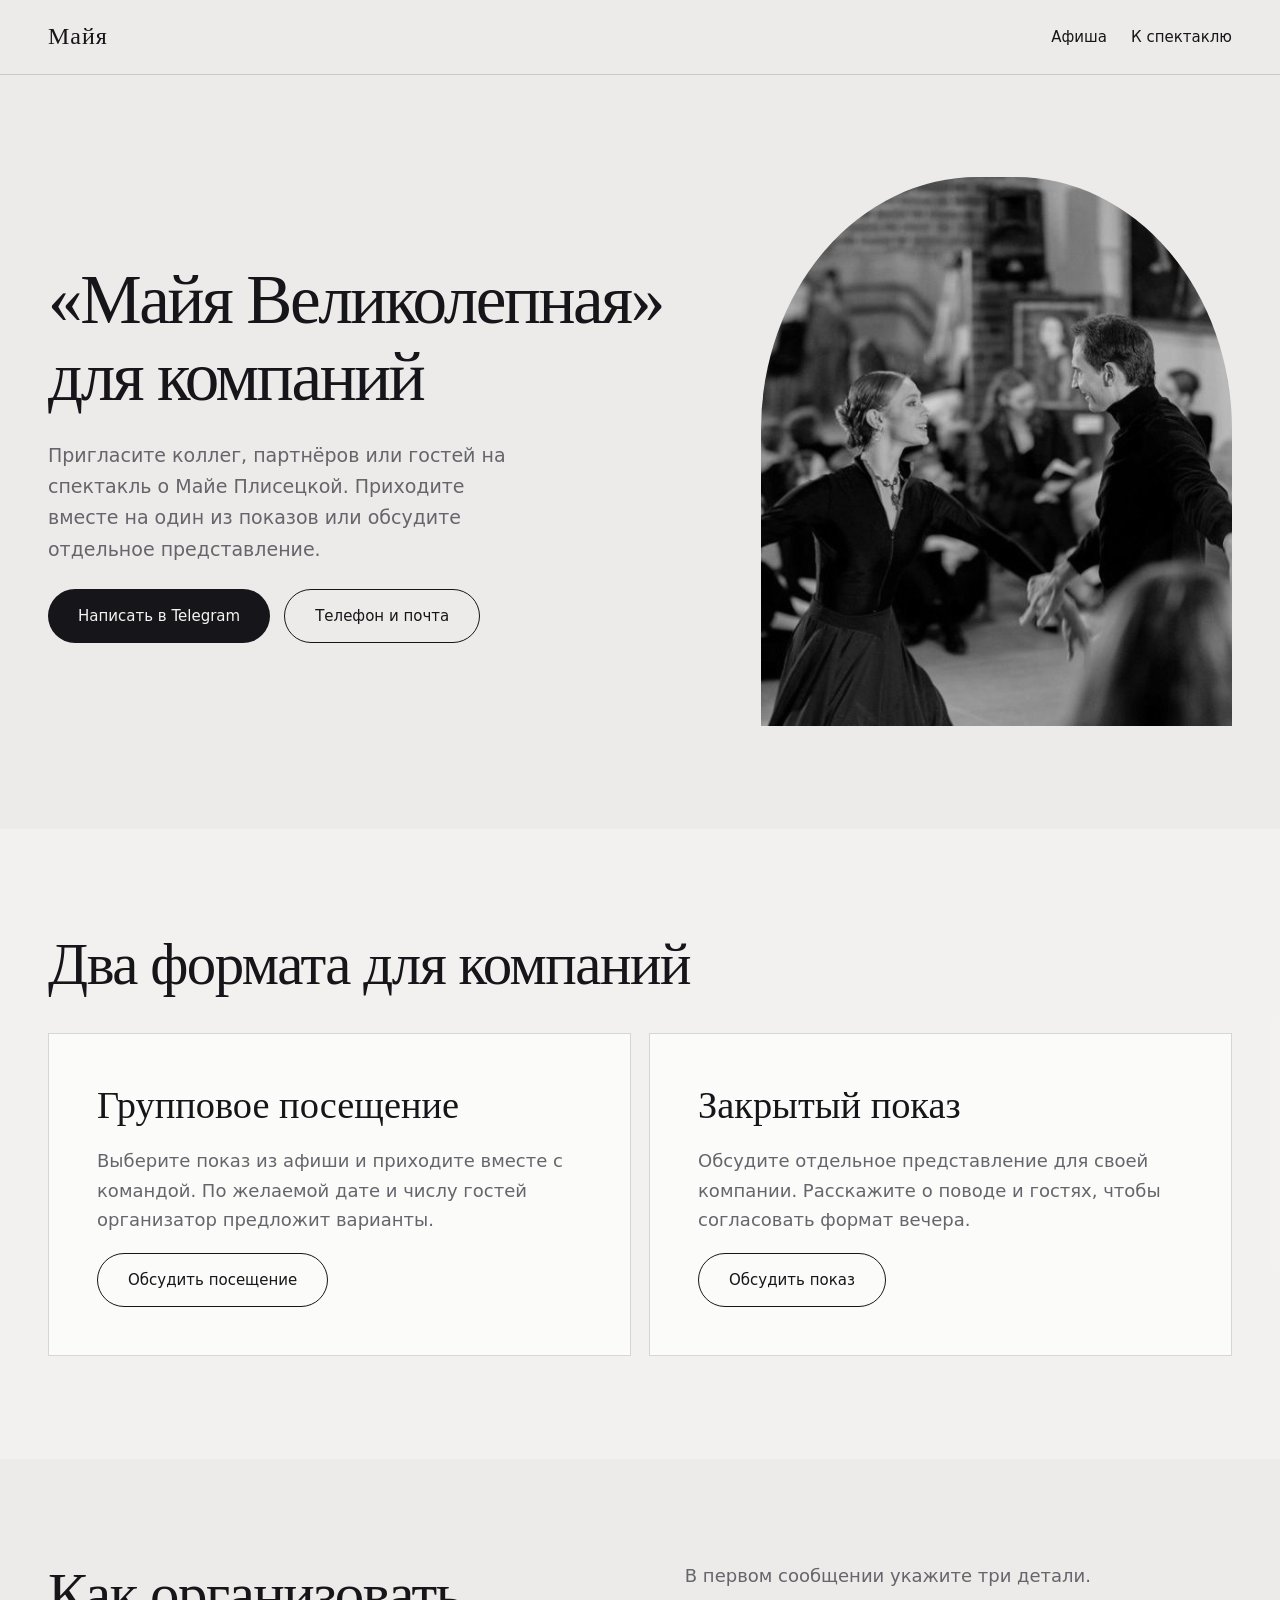
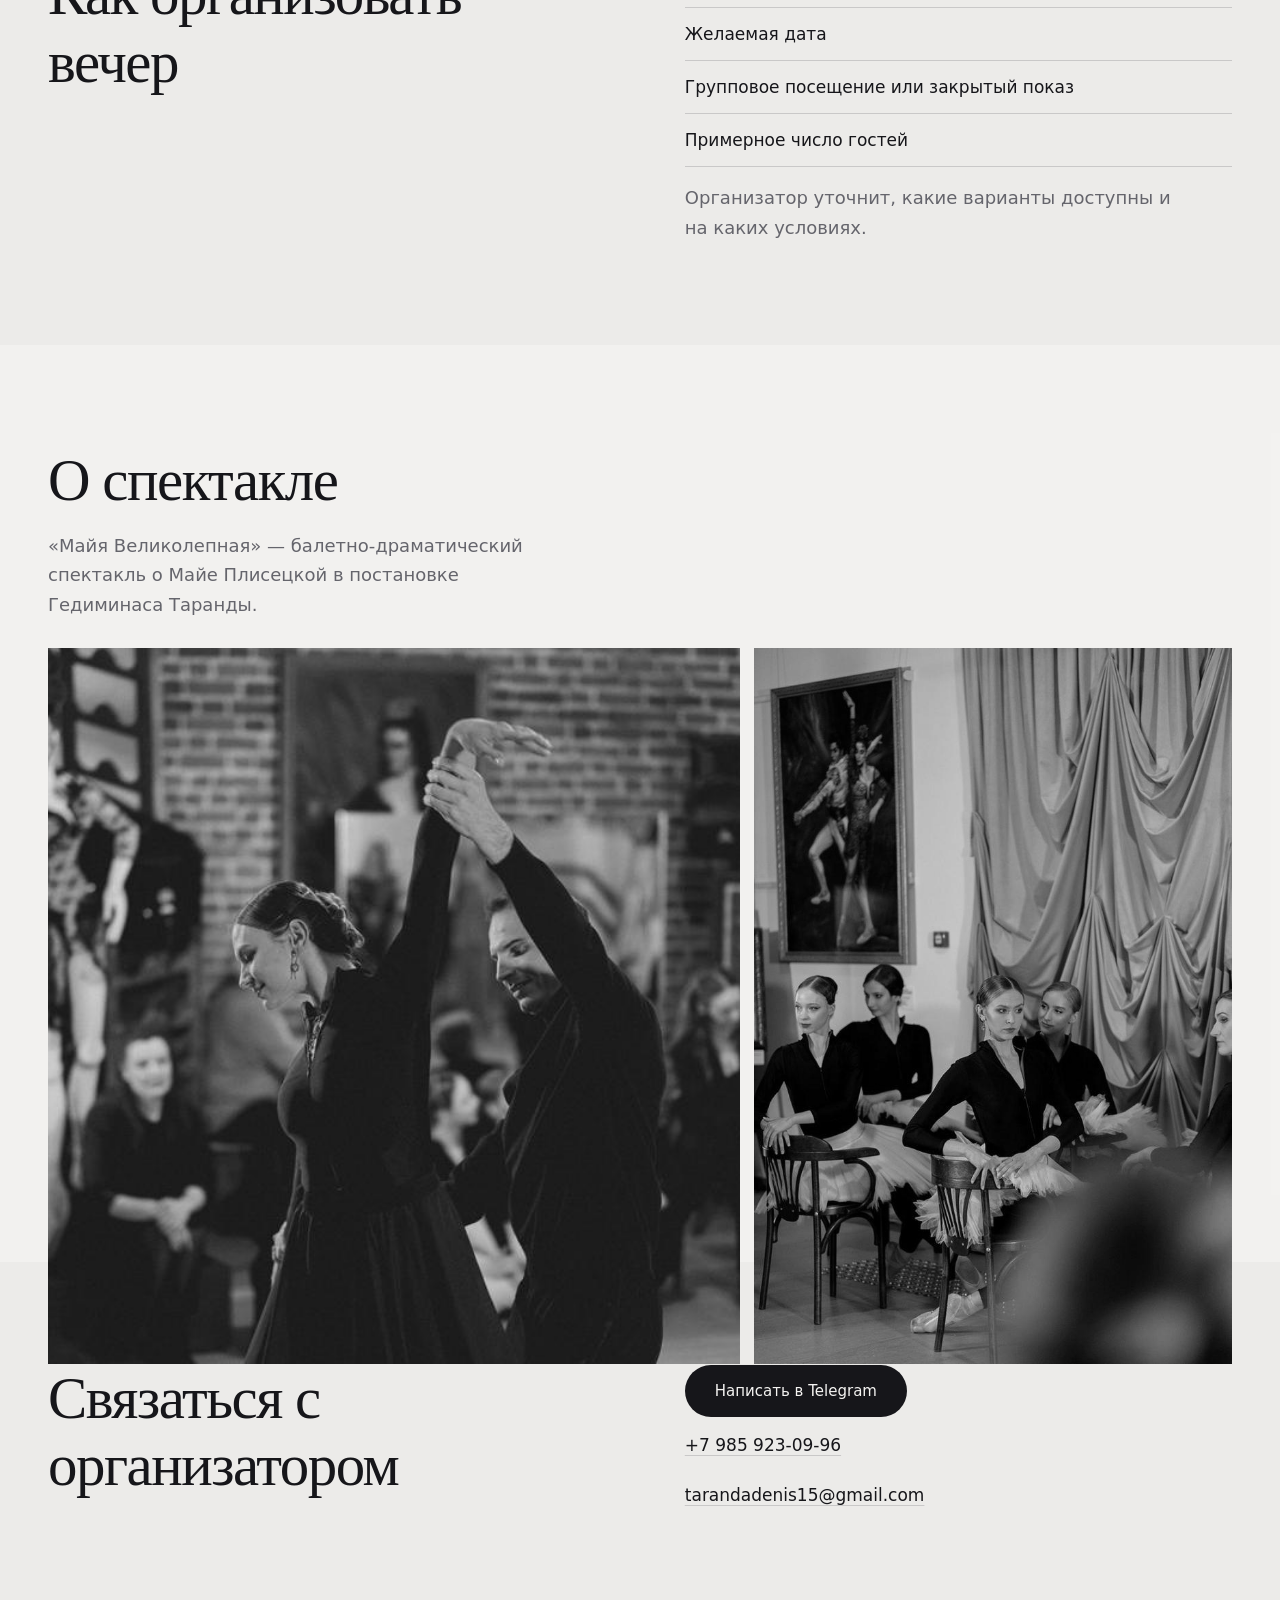
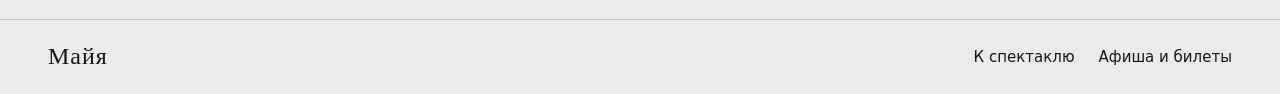
==== corporate/index.html @ d451d629 "Добавить отдельную страницу для компаний и статус проекта" ====
<!DOCTYPE html>
<html lang="ru">
<head>
  <meta charset="utf-8">
  <meta http-equiv="Content-Security-Policy" content="default-src 'self'; style-src 'self' https://fonts.googleapis.com; font-src https://fonts.gstatic.com; img-src 'self'; media-src 'self'; script-src 'self'; object-src 'none'; base-uri 'none'; form-action 'none'">
  <meta name="referrer" content="strict-origin-when-cross-origin">
  <meta name="viewport" content="width=device-width, initial-scale=1, viewport-fit=cover">
  <meta name="robots" content="noindex, nofollow">
  <meta name="description" content="Групповые посещения и закрытые показы спектакля «Майя Великолепная» для компаний. Обсудите формат и дату с организатором.">
  <meta property="og:title" content="«Майя Великолепная» для компаний">
  <meta property="og:description" content="Пригласите команду или гостей на «Майю Великолепную». Групповые посещения и закрытые показы.">
  <meta property="og:type" content="website">
  <meta property="og:locale" content="ru_RU">
  <title>«Майя Великолепная» для компаний</title>
  <link rel="icon" href="../assets/photo-01.jpg" type="image/jpeg">
  <link rel="preconnect" href="https://fonts.googleapis.com">
  <link rel="preconnect" href="https://fonts.gstatic.com" crossorigin>
  <link href="https://fonts.googleapis.com/css2?family=Prata&family=Jost:wght@300;400;500&display=swap" rel="stylesheet">
  <link rel="stylesheet" href="../shared.css">
  <link rel="stylesheet" href="corporate.css">
  <script defer src="../analytics.js"></script>
</head>
<body>
  <a class="skip-link" href="#main">К содержанию</a>
  <header class="corp-header">
    <div class="wrap header-inner">
      <a class="logo" href="../" aria-label="Майя Великолепная, главная">Майя</a>
      <nav aria-label="Основное меню">
        <a href="../#dates">Афиша</a>
        <a href="../">К спектаклю</a>
      </nav>
    </div>
  </header>

  <main id="main" tabindex="-1">
    <section class="corp-hero">
      <div class="wrap hero-grid">
        <div>
          <h1>«Майя Великолепная» для компаний</h1>
          <p class="intro">Пригласите коллег, партнёров или гостей на спектакль о Майе Плисецкой. Приходите вместе на один из показов или обсудите отдельное представление.</p>
          <div class="cta">
            <a class="btn" href="https://t.me/Ekaterina_Churkina" data-corporate="telegram">Написать в Telegram</a>
            <a class="btn o" href="#contacts">Телефон и почта</a>
          </div>
        </div>
        <figure class="hero-image">
          <img src="../assets/photo-10.jpg" width="900" height="599" fetchpriority="high" alt="Кадр из спектакля «Майя Великолепная»">
        </figure>
      </div>
    </section>

    <section class="formats pane" aria-labelledby="formats-title">
      <div class="wrap">
        <h2 id="formats-title">Два формата для компаний</h2>
        <div class="format-grid">
          <article class="format-card">
            <h3>Групповое посещение</h3>
            <p>Выберите показ из афиши и приходите вместе с командой. По желаемой дате и числу гостей организатор предложит варианты.</p>
            <a class="btn o" href="https://t.me/Ekaterina_Churkina?text=%D0%97%D0%B4%D1%80%D0%B0%D0%B2%D1%81%D1%82%D0%B2%D1%83%D0%B9%D1%82%D0%B5%21%20%D0%98%D0%BD%D1%82%D0%B5%D1%80%D0%B5%D1%81%D1%83%D0%B5%D1%82%20%D0%B3%D1%80%D1%83%D0%BF%D0%BF%D0%BE%D0%B2%D0%BE%D0%B5%20%D0%BF%D0%BE%D1%81%D0%B5%D1%89%D0%B5%D0%BD%D0%B8%D0%B5%20%D1%81%D0%BF%D0%B5%D0%BA%D1%82%D0%B0%D0%BA%D0%BB%D1%8F%20%C2%AB%D0%9C%D0%B0%D0%B9%D1%8F%20%D0%92%D0%B5%D0%BB%D0%B8%D0%BA%D0%BE%D0%BB%D0%B5%D0%BF%D0%BD%D0%B0%D1%8F%C2%BB.%0A%D0%96%D0%B5%D0%BB%D0%B0%D0%B5%D0%BC%D0%B0%D1%8F%20%D0%B4%D0%B0%D1%82%D0%B0%3A%20___%0A%D0%9F%D1%80%D0%B8%D0%BC%D0%B5%D1%80%D0%BD%D0%BE%D0%B5%20%D1%87%D0%B8%D1%81%D0%BB%D0%BE%20%D0%B3%D0%BE%D1%81%D1%82%D0%B5%D0%B9%3A%20___" data-corporate="telegram" data-format="group">Обсудить посещение</a>
          </article>
          <article class="format-card">
            <h3>Закрытый показ</h3>
            <p>Обсудите отдельное представление для своей компании. Расскажите о поводе и гостях, чтобы согласовать формат вечера.</p>
            <a class="btn o" href="https://t.me/Ekaterina_Churkina?text=%D0%97%D0%B4%D1%80%D0%B0%D0%B2%D1%81%D1%82%D0%B2%D1%83%D0%B9%D1%82%D0%B5%21%20%D0%98%D0%BD%D1%82%D0%B5%D1%80%D0%B5%D1%81%D1%83%D0%B5%D1%82%20%D0%B7%D0%B0%D0%BA%D1%80%D1%8B%D1%82%D1%8B%D0%B9%20%D0%BF%D0%BE%D0%BA%D0%B0%D0%B7%20%D1%81%D0%BF%D0%B5%D0%BA%D1%82%D0%B0%D0%BA%D0%BB%D1%8F%20%C2%AB%D0%9C%D0%B0%D0%B9%D1%8F%20%D0%92%D0%B5%D0%BB%D0%B8%D0%BA%D0%BE%D0%BB%D0%B5%D0%BF%D0%BD%D0%B0%D1%8F%C2%BB.%0A%D0%96%D0%B5%D0%BB%D0%B0%D0%B5%D0%BC%D0%B0%D1%8F%20%D0%B4%D0%B0%D1%82%D0%B0%3A%20___%0A%D0%9F%D1%80%D0%B8%D0%BC%D0%B5%D1%80%D0%BD%D0%BE%D0%B5%20%D1%87%D0%B8%D1%81%D0%BB%D0%BE%20%D0%B3%D0%BE%D1%81%D1%82%D0%B5%D0%B9%3A%20___" data-corporate="telegram" data-format="private">Обсудить показ</a>
          </article>
        </div>
      </div>
    </section>

    <section class="organise" aria-labelledby="organise-title">
      <div class="wrap organise-grid">
        <h2 id="organise-title">Как организовать вечер</h2>
        <div>
          <p class="organise-lead">В первом сообщении укажите три детали.</p>
          <ul class="steps">
            <li>Желаемая дата</li>
            <li>Групповое посещение или закрытый показ</li>
            <li>Примерное число гостей</li>
          </ul>
          <p class="organise-lead">Организатор уточнит, какие варианты доступны и на каких условиях.</p>
        </div>
      </div>
    </section>

    <section class="about pane" aria-labelledby="about-title">
      <div class="wrap">
        <div class="about-copy">
          <h2 id="about-title">О спектакле</h2>
          <p>«Майя Великолепная» — балетно-драматический спектакль о Майе Плисецкой в постановке Гедиминаса Таранды.</p>
        </div>
        <div class="photo-grid">
          <img src="../assets/photo-08.jpg" width="900" height="599" loading="lazy" alt="Кадр из спектакля">
          <img src="../assets/photo-07.jpg" width="700" height="1050" loading="lazy" alt="Кадр из спектакля">
        </div>
      </div>
    </section>

    <section class="contact" id="contacts" aria-labelledby="contact-title">
      <div class="wrap contact-inner">
        <h2 id="contact-title">Связаться с организатором</h2>
        <div class="contact-links">
          <a class="btn" href="https://t.me/Ekaterina_Churkina" data-corporate="telegram">Написать в Telegram</a>
          <a href="tel:+79859230996" data-corporate="phone">+7 985 923-09-96</a>
          <a href="mailto:tarandadenis15@gmail.com" data-corporate="email">tarandadenis15@gmail.com</a>
        </div>
      </div>
    </section>
  </main>

  <footer class="corp-footer">
    <div class="wrap footer-inner">
      <a class="logo" href="../" aria-label="Майя Великолепная, главная">Майя</a>
      <div>
        <a href="../">К спектаклю</a>
        <a href="../#dates">Афиша и билеты</a>
      </div>
    </div>
  </footer>
</body>
</html>
---- shared.css ----
:root {
  --bg: #ecebe9;
  --pane: rgba(247, 246, 244, .6);
  --ink: #16161a;
  --mut: #65656c;
  --line: rgba(22, 22, 26, .16);
  --card: rgba(255, 255, 255, .7);
  --inv: #16161a;
  --invt: #f4f3f1;
  --red: #8d2b35;
  --sko: .09;
  padding-block: env(safe-area-inset-top, 0px) env(safe-area-inset-bottom, 0px);
}

@media (prefers-color-scheme: dark) {
  :root:not([data-theme="light"]) {
    --bg: #1a1a1d;
    --pane: rgba(29, 29, 32, .6);
    --ink: #efeeec;
    --mut: #9a9aa2;
    --line: rgba(239, 238, 236, .18);
    --card: rgba(255, 255, 255, .05);
    --inv: #efeeec;
    --invt: #16161a;
    --sko: .12;
  }
}

:root[data-theme="dark"] {
  --bg: #1a1a1d;
  --pane: rgba(29, 29, 32, .6);
  --ink: #efeeec;
  --mut: #9a9aa2;
  --line: rgba(239, 238, 236, .18);
  --card: rgba(255, 255, 255, .05);
  --inv: #efeeec;
  --invt: #16161a;
  --sko: .12;
}

html { background: var(--bg); }

* {
  box-sizing: border-box;
  margin: 0;
}

body {
  background: transparent;
  color: var(--ink);
  font: 300 17px/1.65 Jost, system-ui, sans-serif;
  overflow-x: hidden;
  -webkit-font-smoothing: antialiased;
}

h1, h2, h3, .serif {
  font-family: Prata, Georgia, serif;
  font-weight: 400;
  line-height: 1.05;
}

h1, h2, h3 { text-wrap: balance; }
p { text-wrap: pretty; }

img {
  display: block;
  max-width: 100%;
}

:focus-visible {
  outline: 2px solid var(--ink);
  outline-offset: 3px;
}

.wrap {
  max-width: 1240px;
  margin-inline: auto;
  padding-inline: 28px;
}

.pane { background: var(--pane); }

.logo {
  color: var(--ink);
  font-family: Prata, Georgia, serif;
  font-size: 24px;
  letter-spacing: .04em;
  text-decoration: none;
  white-space: nowrap;
}

.btn {
  display: inline-flex;
  align-items: center;
  justify-content: center;
  gap: 12px;
  min-height: 44px;
  padding: 16px 30px;
  border: 0;
  border-radius: 99px;
  background: var(--inv);
  color: var(--invt);
  font: 400 15px/1.35 Jost, system-ui, sans-serif;
  text-align: center;
  text-decoration: none;
  cursor: pointer;
  transition: box-shadow .25s;
}

.btn:hover { box-shadow: 0 14px 40px -12px rgba(0, 0, 0, .5); }

.btn.o {
  border: 1px solid var(--ink);
  background: transparent;
  color: var(--ink);
}

.btn.sm {
  padding: 11px 22px;
  font-size: 14px;
}

.cta {
  display: flex;
  flex-wrap: wrap;
  gap: 14px;
}

[hidden] { display: none !important; }

.sr-only,
.skip-link:not(:focus) {
  position: absolute;
  width: 1px;
  height: 1px;
  padding: 0;
  overflow: hidden;
  clip-path: inset(50%);
  white-space: nowrap;
}

.skip-link:focus {
  position: fixed;
  top: 12px;
  left: 12px;
  z-index: 150;
  padding: 10px 18px;
  background: var(--inv);
  color: var(--invt);
}

@media (max-width: 900px) {
  .wrap { padding-inline: 20px; }
  .cta { gap: 9px; }
  .cta .btn { padding: 11px 17px; }
}

@media (prefers-reduced-motion: reduce) {
  .btn { transition: none; }
}
---- corporate/corporate.css ----
.corp-header {
  border-block-end: 1px solid var(--line);
}

.corp-footer {
  border-block-start: 1px solid var(--line);
}

.header-inner,
.footer-inner {
  display: flex;
  align-items: center;
  justify-content: space-between;
  gap: 20px;
  min-height: 74px;
}

.corp-header .logo,
.corp-footer .logo {
  display: inline-flex;
  align-items: center;
  min-height: 44px;
}

.corp-header nav,
.footer-inner > div {
  display: flex;
  align-items: center;
  gap: 24px;
}

.corp-header nav a,
.corp-footer a:not(.logo) {
  display: inline-flex;
  align-items: center;
  min-height: 44px;
  color: var(--ink);
  font-size: 15px;
  text-decoration: none;
}

.corp-header nav a:hover,
.corp-footer a:hover,
.contact-links a:not(.btn):hover {
  text-decoration: underline;
  text-underline-offset: 5px;
}

.corp-hero,
.formats,
.organise,
.about,
.contact {
  padding-block: clamp(52px, 8vw, 112px);
}

.hero-grid,
.organise-grid,
.contact-inner {
  display: grid;
  grid-template-columns: repeat(2, minmax(0, 1fr));
  gap: clamp(34px, 7vw, 98px);
}

.hero-grid {
  grid-template-columns: minmax(0, 1.14fr) minmax(0, .86fr);
  align-items: center;
}

.corp-hero h1 {
  font-size: clamp(36px, 5.4vw, 74px);
  line-height: 1.12;
  letter-spacing: -.035em;
}

.intro {
  max-width: 480px;
  margin: 24px 0;
  color: var(--mut);
  font-size: 19px;
}

.hero-image {
  overflow: hidden;
  aspect-ratio: 6 / 7;
  border-radius: 46% 46% 0 0;
}

.hero-image img,
.photo-grid img {
  width: 100%;
  height: 100%;
  object-fit: cover;
  filter: grayscale(1);
}

.formats h2,
.organise h2,
.about h2,
.contact h2 {
  font-size: clamp(34px, 4.6vw, 62px);
  line-height: 1.15;
  letter-spacing: -.025em;
}

.format-grid {
  display: grid;
  grid-template-columns: repeat(2, minmax(0, 1fr));
  gap: 18px;
  margin-top: 34px;
}

.format-card {
  display: flex;
  flex-direction: column;
  align-items: flex-start;
  gap: 18px;
  padding: clamp(24px, 4vw, 48px);
  border: 1px solid var(--line);
  background: var(--card);
}

.format-card h3 {
  font-size: clamp(26px, 3vw, 39px);
  line-height: 1.2;
}

.format-card p,
.organise-lead,
.about-copy p {
  max-width: 500px;
  color: var(--mut);
  font-size: 18px;
}

.format-card .btn {
  margin-top: auto;
}

.steps {
  margin: 16px 0;
  padding: 0;
  list-style: none;
  border-top: 1px solid var(--line);
}

.steps li {
  padding-block: 12px;
  border-bottom: 1px solid var(--line);
}

.about-copy p {
  margin: 16px 0 28px;
}

.photo-grid {
  display: grid;
  grid-template-columns: minmax(0, 1.45fr) minmax(0, 1fr);
  gap: 14px;
  height: clamp(230px, 40vw, 520px);
}

.contact-links {
  display: grid;
  justify-items: start;
  gap: 6px;
}

.contact-links a:not(.btn) {
  display: flex;
  align-items: center;
  min-height: 44px;
  max-width: 100%;
  color: var(--ink);
  overflow-wrap: anywhere;
  text-decoration-color: var(--line);
  text-underline-offset: 4px;
}

@media (max-width: 700px) {
  .corp-header nav,
  .footer-inner > div {
    gap: 16px;
  }

  .hero-grid,
  .organise-grid,
  .contact-inner,
  .format-grid {
    grid-template-columns: minmax(0, 1fr);
  }

  .hero-grid {
    gap: 26px;
  }

  .hero-image {
    aspect-ratio: 8 / 5;
    border-radius: 32% 32% 0 0;
  }

  .corp-hero h1 {
    font-size: clamp(34px, 8.8vw, 62px);
  }

  .photo-grid {
    grid-template-columns: repeat(2, minmax(0, 1fr));
  }
}

@media (max-width: 380px) {
  .corp-header nav,
  .footer-inner > div {
    gap: 12px;
  }

  .corp-header nav a,
  .corp-footer a:not(.logo) {
    font-size: 14px;
  }
}
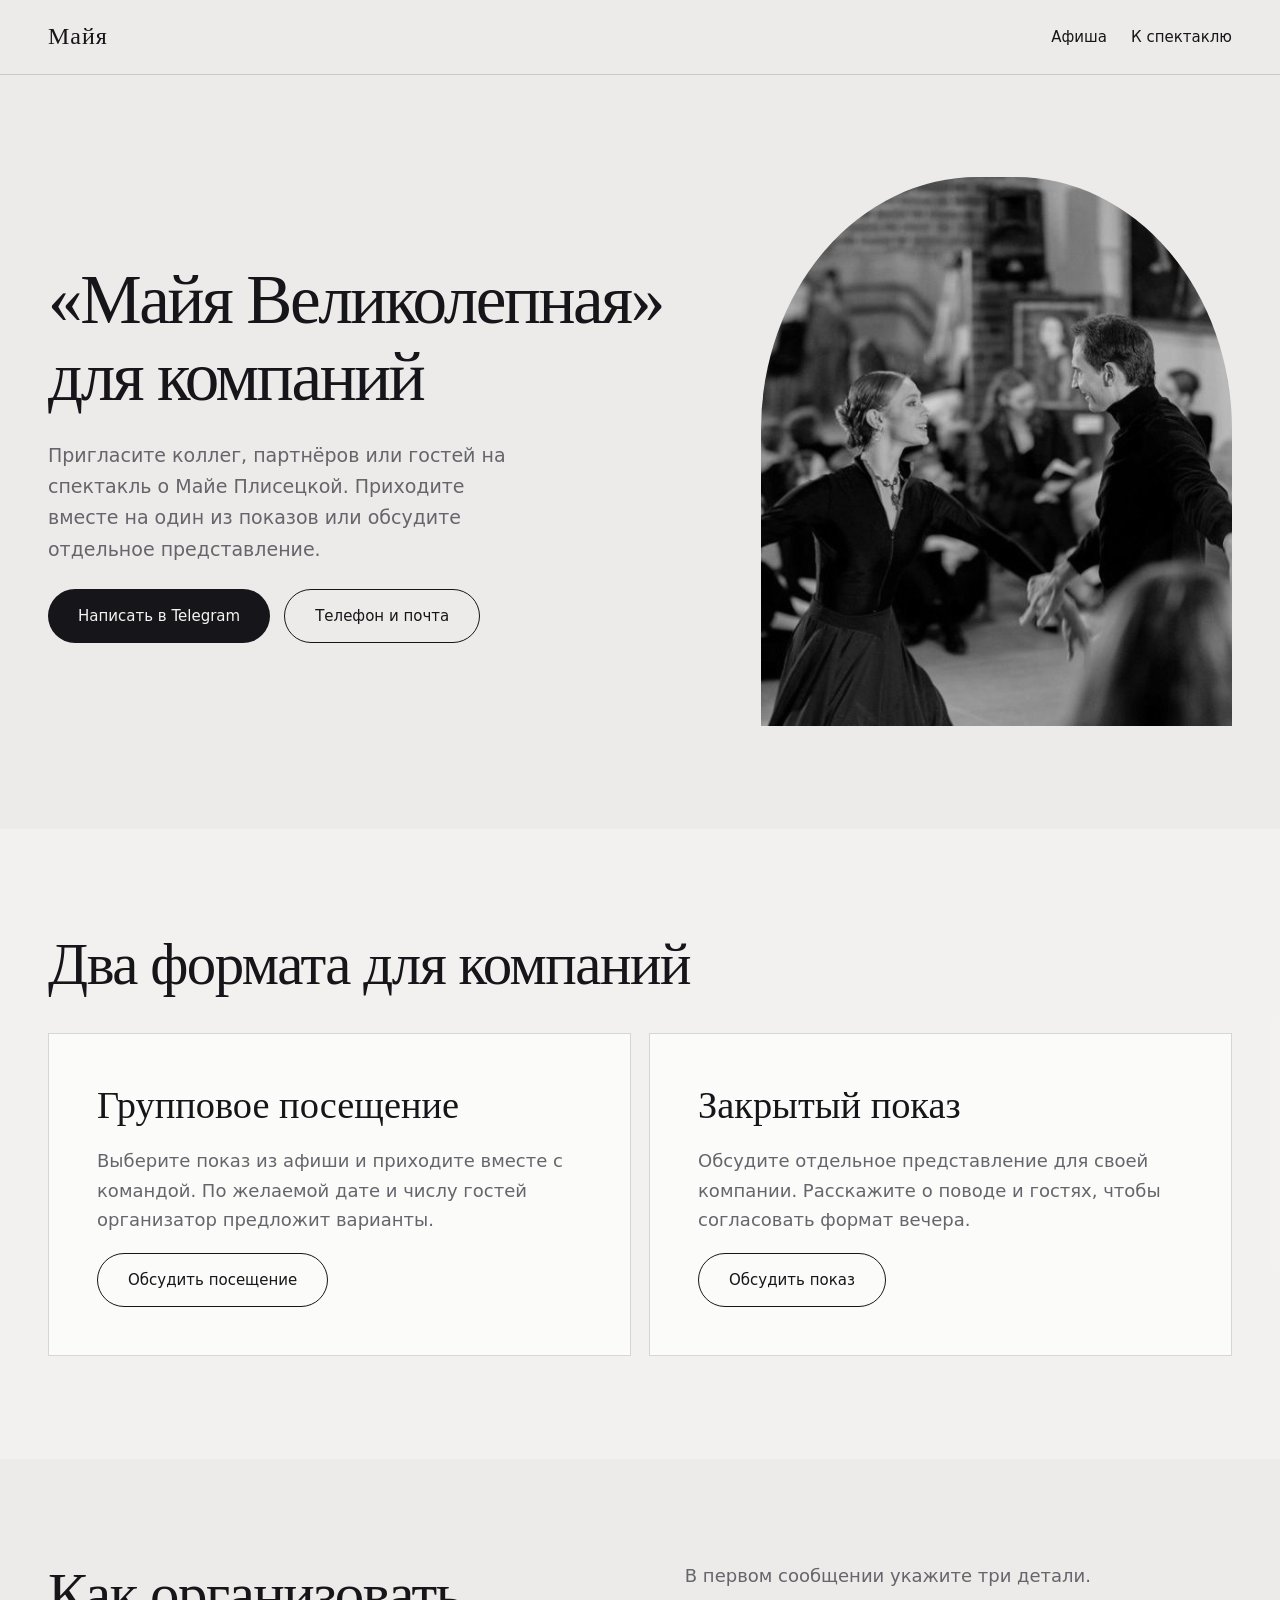
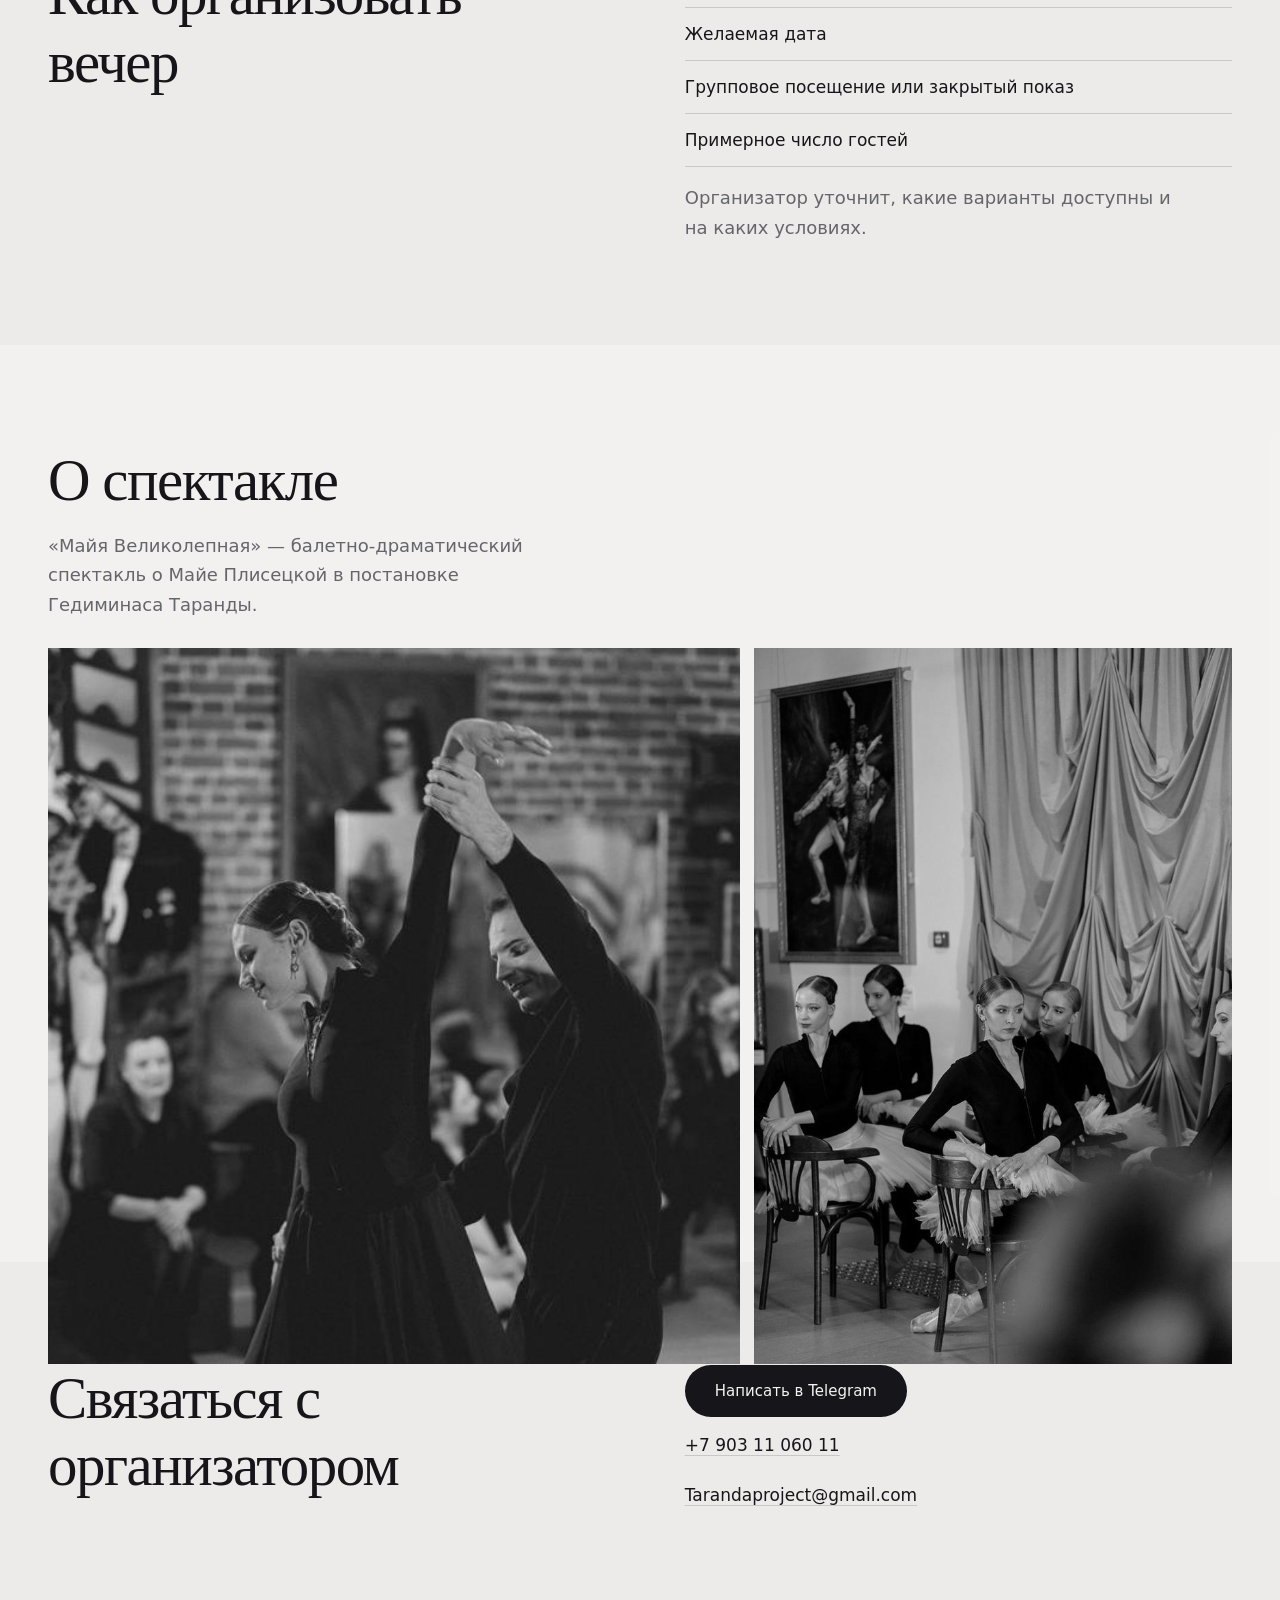
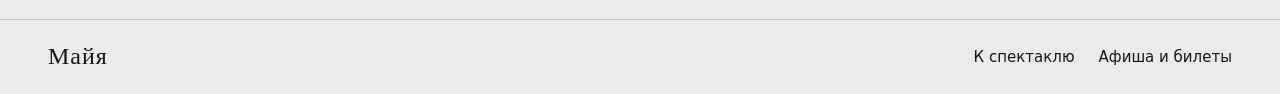
==== commit fd8d935a: "Update corporate contact details" ====
--- a/corporate/index.html
+++ b/corporate/index.html
@@ -39,7 +39,7 @@
           <h1>«Майя Великолепная» для компаний</h1>
           <p class="intro">Пригласите коллег, партнёров или гостей на спектакль о Майе Плисецкой. Приходите вместе на один из показов или обсудите отдельное представление.</p>
           <div class="cta">
-            <a class="btn" href="https://t.me/Ekaterina_Churkina" data-corporate="telegram">Написать в Telegram</a>
+            <a class="btn" href="https://t.me/Tarandaproject" data-corporate="telegram">Написать в Telegram</a>
             <a class="btn o" href="#contacts">Телефон и почта</a>
           </div>
         </div>
@@ -56,12 +56,12 @@
           <article class="format-card">
             <h3>Групповое посещение</h3>
             <p>Выберите показ из афиши и приходите вместе с командой. По желаемой дате и числу гостей организатор предложит варианты.</p>
-            <a class="btn o" href="https://t.me/Ekaterina_Churkina?text=%D0%97%D0%B4%D1%80%D0%B0%D0%B2%D1%81%D1%82%D0%B2%D1%83%D0%B9%D1%82%D0%B5%21%20%D0%98%D0%BD%D1%82%D0%B5%D1%80%D0%B5%D1%81%D1%83%D0%B5%D1%82%20%D0%B3%D1%80%D1%83%D0%BF%D0%BF%D0%BE%D0%B2%D0%BE%D0%B5%20%D0%BF%D0%BE%D1%81%D0%B5%D1%89%D0%B5%D0%BD%D0%B8%D0%B5%20%D1%81%D0%BF%D0%B5%D0%BA%D1%82%D0%B0%D0%BA%D0%BB%D1%8F%20%C2%AB%D0%9C%D0%B0%D0%B9%D1%8F%20%D0%92%D0%B5%D0%BB%D0%B8%D0%BA%D0%BE%D0%BB%D0%B5%D0%BF%D0%BD%D0%B0%D1%8F%C2%BB.%0A%D0%96%D0%B5%D0%BB%D0%B0%D0%B5%D0%BC%D0%B0%D1%8F%20%D0%B4%D0%B0%D1%82%D0%B0%3A%20___%0A%D0%9F%D1%80%D0%B8%D0%BC%D0%B5%D1%80%D0%BD%D0%BE%D0%B5%20%D1%87%D0%B8%D1%81%D0%BB%D0%BE%20%D0%B3%D0%BE%D1%81%D1%82%D0%B5%D0%B9%3A%20___" data-corporate="telegram" data-format="group">Обсудить посещение</a>
+            <a class="btn o" href="https://t.me/Tarandaproject?text=%D0%97%D0%B4%D1%80%D0%B0%D0%B2%D1%81%D1%82%D0%B2%D1%83%D0%B9%D1%82%D0%B5%21%20%D0%98%D0%BD%D1%82%D0%B5%D1%80%D0%B5%D1%81%D1%83%D0%B5%D1%82%20%D0%B3%D1%80%D1%83%D0%BF%D0%BF%D0%BE%D0%B2%D0%BE%D0%B5%20%D0%BF%D0%BE%D1%81%D0%B5%D1%89%D0%B5%D0%BD%D0%B8%D0%B5%20%D1%81%D0%BF%D0%B5%D0%BA%D1%82%D0%B0%D0%BA%D0%BB%D1%8F%20%C2%AB%D0%9C%D0%B0%D0%B9%D1%8F%20%D0%92%D0%B5%D0%BB%D0%B8%D0%BA%D0%BE%D0%BB%D0%B5%D0%BF%D0%BD%D0%B0%D1%8F%C2%BB.%0A%D0%96%D0%B5%D0%BB%D0%B0%D0%B5%D0%BC%D0%B0%D1%8F%20%D0%B4%D0%B0%D1%82%D0%B0%3A%20___%0A%D0%9F%D1%80%D0%B8%D0%BC%D0%B5%D1%80%D0%BD%D0%BE%D0%B5%20%D1%87%D0%B8%D1%81%D0%BB%D0%BE%20%D0%B3%D0%BE%D1%81%D1%82%D0%B5%D0%B9%3A%20___" data-corporate="telegram" data-format="group">Обсудить посещение</a>
           </article>
           <article class="format-card">
             <h3>Закрытый показ</h3>
             <p>Обсудите отдельное представление для своей компании. Расскажите о поводе и гостях, чтобы согласовать формат вечера.</p>
-            <a class="btn o" href="https://t.me/Ekaterina_Churkina?text=%D0%97%D0%B4%D1%80%D0%B0%D0%B2%D1%81%D1%82%D0%B2%D1%83%D0%B9%D1%82%D0%B5%21%20%D0%98%D0%BD%D1%82%D0%B5%D1%80%D0%B5%D1%81%D1%83%D0%B5%D1%82%20%D0%B7%D0%B0%D0%BA%D1%80%D1%8B%D1%82%D1%8B%D0%B9%20%D0%BF%D0%BE%D0%BA%D0%B0%D0%B7%20%D1%81%D0%BF%D0%B5%D0%BA%D1%82%D0%B0%D0%BA%D0%BB%D1%8F%20%C2%AB%D0%9C%D0%B0%D0%B9%D1%8F%20%D0%92%D0%B5%D0%BB%D0%B8%D0%BA%D0%BE%D0%BB%D0%B5%D0%BF%D0%BD%D0%B0%D1%8F%C2%BB.%0A%D0%96%D0%B5%D0%BB%D0%B0%D0%B5%D0%BC%D0%B0%D1%8F%20%D0%B4%D0%B0%D1%82%D0%B0%3A%20___%0A%D0%9F%D1%80%D0%B8%D0%BC%D0%B5%D1%80%D0%BD%D0%BE%D0%B5%20%D1%87%D0%B8%D1%81%D0%BB%D0%BE%20%D0%B3%D0%BE%D1%81%D1%82%D0%B5%D0%B9%3A%20___" data-corporate="telegram" data-format="private">Обсудить показ</a>
+            <a class="btn o" href="https://t.me/Tarandaproject?text=%D0%97%D0%B4%D1%80%D0%B0%D0%B2%D1%81%D1%82%D0%B2%D1%83%D0%B9%D1%82%D0%B5%21%20%D0%98%D0%BD%D1%82%D0%B5%D1%80%D0%B5%D1%81%D1%83%D0%B5%D1%82%20%D0%B7%D0%B0%D0%BA%D1%80%D1%8B%D1%82%D1%8B%D0%B9%20%D0%BF%D0%BE%D0%BA%D0%B0%D0%B7%20%D1%81%D0%BF%D0%B5%D0%BA%D1%82%D0%B0%D0%BA%D0%BB%D1%8F%20%C2%AB%D0%9C%D0%B0%D0%B9%D1%8F%20%D0%92%D0%B5%D0%BB%D0%B8%D0%BA%D0%BE%D0%BB%D0%B5%D0%BF%D0%BD%D0%B0%D1%8F%C2%BB.%0A%D0%96%D0%B5%D0%BB%D0%B0%D0%B5%D0%BC%D0%B0%D1%8F%20%D0%B4%D0%B0%D1%82%D0%B0%3A%20___%0A%D0%9F%D1%80%D0%B8%D0%BC%D0%B5%D1%80%D0%BD%D0%BE%D0%B5%20%D1%87%D0%B8%D1%81%D0%BB%D0%BE%20%D0%B3%D0%BE%D1%81%D1%82%D0%B5%D0%B9%3A%20___" data-corporate="telegram" data-format="private">Обсудить показ</a>
           </article>
         </div>
       </div>
@@ -99,9 +99,9 @@
       <div class="wrap contact-inner">
         <h2 id="contact-title">Связаться с организатором</h2>
         <div class="contact-links">
-          <a class="btn" href="https://t.me/Ekaterina_Churkina" data-corporate="telegram">Написать в Telegram</a>
-          <a href="tel:+79859230996" data-corporate="phone">+7 985 923-09-96</a>
-          <a href="mailto:tarandadenis15@gmail.com" data-corporate="email">tarandadenis15@gmail.com</a>
+          <a class="btn" href="https://t.me/Tarandaproject" data-corporate="telegram">Написать в Telegram</a>
+          <a href="tel:+79031106011" data-corporate="phone">+7 903 11 060 11</a>
+          <a href="mailto:Tarandaproject@gmail.com" data-corporate="email">Tarandaproject@gmail.com</a>
         </div>
       </div>
     </section>
